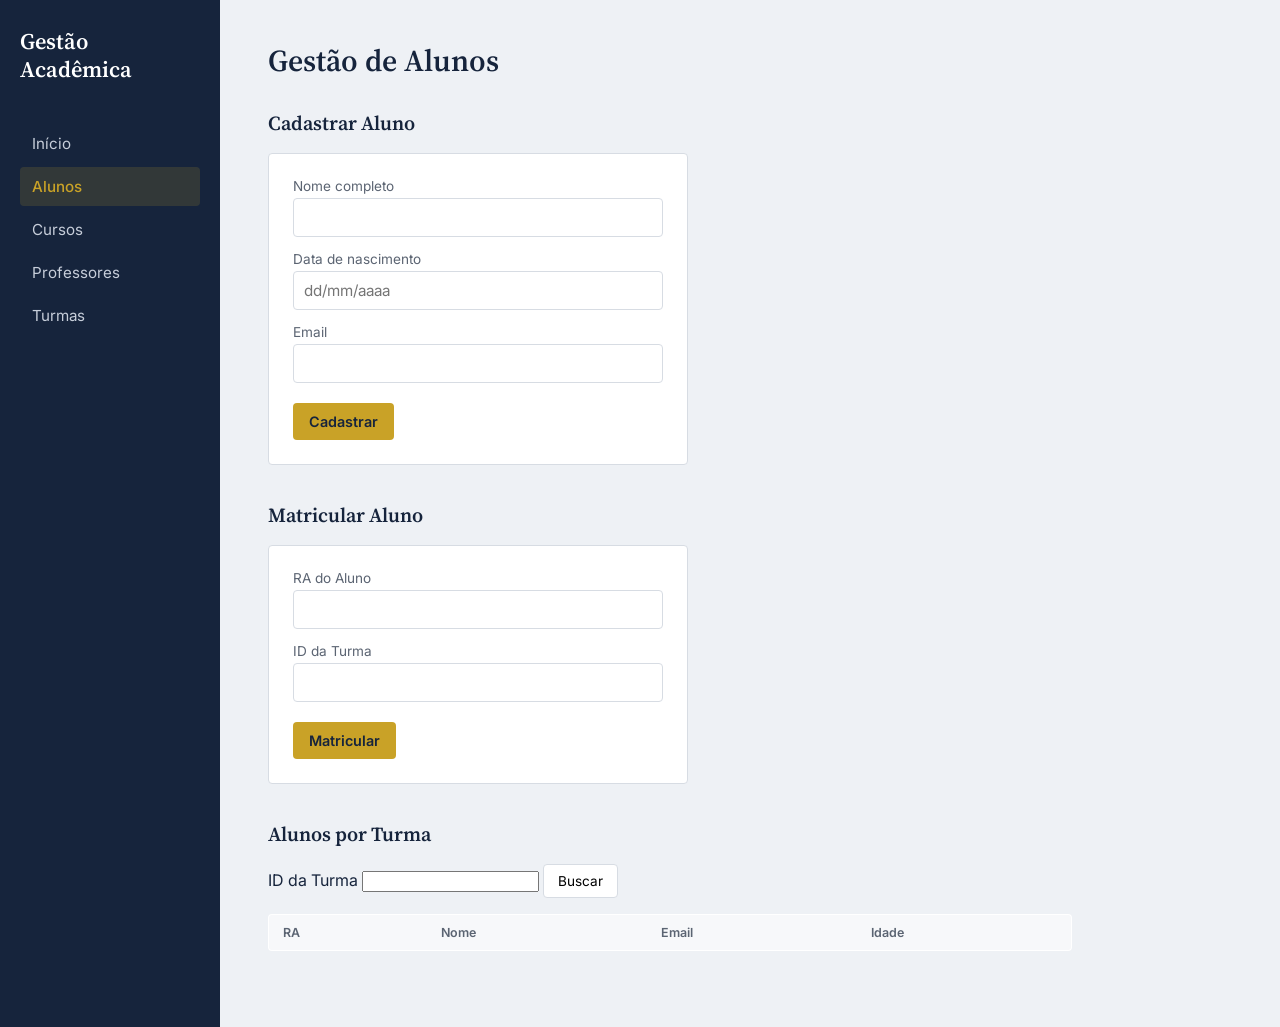
==== frontend/alunos.html @ 75cadd61 "feat: adiciona sessão Aluno" ====
<!DOCTYPE html>
<html lang="pt-br">

<head>
    <meta charset="UTF-8">
    <title>Alunos - Sistema de Gestão Acadêmica</title>
    <link rel="preconnect" href="https://fonts.googleapis.com">
    <link rel="preconnect" href="https://fonts.gstatic.com" crossorigin>
    <link
        href="https://fonts.googleapis.com/css2?family=Source+Serif+4:opsz,wght@8..60,500;8..60,600&family=Inter:wght@400;500;600&display=swap"
        rel="stylesheet">
    <link rel="stylesheet" href="css/style.css">
</head>

<body>
    <div class="app">
        <aside class="sidebar">
            <div class="brand">Gestão<br>Acadêmica</div>
            <nav>
                <a href="index.html">Início</a>
                <a href="alunos.html" class="active">Alunos</a>
                <a href="cursos.html">Cursos</a>
                <a href="professores.html">Professores</a>
                <a href="turmas.html">Turmas</a>
            </nav>
        </aside>

        <div class="content">
            <main>
                <h1>Gestão de Alunos</h1>

                <section>
                    <h2>Cadastrar Aluno</h2>
                    <form id="form-cadastro-aluno">
                        <label for="nome">Nome completo</label>
                        <input type="text" id="nome" name="nome" required>

                        <label for="dataNascimento">Data de nascimento</label>
                        <input type="text" id="dataNascimento" name="dataNascimento" placeholder="dd/mm/aaaa" required>

                        <label for="email">Email</label>
                        <input type="email" id="email" name="email" required>

                        <button type="submit">Cadastrar</button>
                    </form>

                    <div id="mensagem-cadastro"></div>
                </section>

                <section>
                    <h2>Matricular Aluno</h2>
                    <form id="form-matricula">
                        <label for="matriculaAlunoRa">RA do Aluno</label>
                        <input type="number" id="matriculaAlunoRa" name="alunoRa" required>

                        <label for="matriculaTurmaId">ID da Turma</label>
                        <input type="number" id="matriculaTurmaId" name="turmaId" required>

                        <button type="submit">Matricular</button>
                    </form>

                    <div id="mensagem-matricula"></div>
                </section>

                <section>
                    <h2>Alunos por Turma</h2>
                    <label for="turmaId">ID da Turma</label>
                    <input type="number" id="turmaId" name="turmaId">
                    <button id="btn-buscar-turma">Buscar</button>

                    <table id="tabela-alunos">
                        <thead>
                            <tr>
                                <th>RA</th>
                                <th>Nome</th>
                                <th>Email</th>
                                <th>Idade</th>
                            </tr>
                        </thead>
                        <tbody id="corpo-tabela-alunos"></tbody>
                    </table>

                    <div id="mensagem-listagem"></div>
                </section>
            </main>
        </div>
    </div>

    <script src="js/api.js"></script>
    <script src="js/alunos.js"></script>
</body>

</html>
---- frontend/css/style.css ----
:root {
    --azul-marinho: #16243C;
    --fundo: #EEF1F5;
    --superficie: #FFFFFF;
    --dourado: #C9A227;
    --dourado-escuro: #A6851C;
    --verde-ativo: #3F7D58;
    --terracota: #B4473E;
    --borda: #D7DCE3;
    --texto-secundario: #5B6472;

    --fonte-display: 'Source Serif 4', serif;
    --fonte-corpo: 'Inter', sans-serif;
}

* {
    box-sizing: border-box;
}

body {
    margin: 0;
    font-family: var(--fonte-corpo);
    background-color: var(--fundo);
    color: var(--azul-marinho);
}

.app {
    display: flex;
    min-height: 100vh;
}

/* Sidebar */

.sidebar {
    width: 220px;
    background-color: var(--azul-marinho);
    color: #FFFFFF;
    padding: 28px 20px;
    flex-shrink: 0;
}

.sidebar .brand {
    font-family: var(--fonte-display);
    font-size: 1.4rem;
    font-weight: 600;
    line-height: 1.25;
    margin-bottom: 40px;
}

.sidebar nav {
    display: flex;
    flex-direction: column;
    gap: 4px;
}

.sidebar nav a {
    color: #C7CEDA;
    text-decoration: none;
    padding: 10px 12px;
    border-radius: 4px;
    font-size: 0.95rem;
}

.sidebar nav a:hover {
    background-color: rgba(255, 255, 255, 0.08);
    color: #FFFFFF;
}

.sidebar nav a.active {
    background-color: rgba(201, 162, 39, 0.16);
    color: var(--dourado);
    font-weight: 500;
}

/* Conteúdo principal */

.content {
    flex: 1;
    padding: 40px 48px;
    max-width: 900px;
}

.content h1 {
    font-family: var(--fonte-display);
    font-size: 1.9rem;
    font-weight: 600;
    margin: 0 0 28px;
}

.content h2 {
    font-family: var(--fonte-display);
    font-size: 1.25rem;
    font-weight: 600;
    margin: 0 0 16px;
}

section {
    margin-bottom: 36px;
}

/* Cartões de formulário */

form {
    background-color: var(--superficie);
    border: 1px solid var(--borda);
    border-radius: 4px;
    padding: 24px;
    display: flex;
    flex-direction: column;
    max-width: 420px;
}

form label {
    font-size: 0.85rem;
    color: var(--texto-secundario);
    margin-top: 14px;
}

form label:first-child {
    margin-top: 0;
}

form input {
    padding: 9px 10px;
    border: 1px solid var(--borda);
    border-radius: 4px;
    font-family: var(--fonte-corpo);
    font-size: 0.95rem;
    margin-top: 4px;
}

form input:focus {
    outline: 2px solid var(--dourado);
    outline-offset: 1px;
    border-color: var(--dourado);
}

form button {
    margin-top: 20px;
    padding: 10px 16px;
    background-color: var(--dourado);
    color: var(--azul-marinho);
    border: none;
    border-radius: 4px;
    font-family: var(--fonte-corpo);
    font-weight: 600;
    font-size: 0.9rem;
    cursor: pointer;
    align-self: flex-start;
}

form button:hover {
    background-color: var(--dourado-escuro);
}

/* Botões de ação secundária (Ver Ativos / Ver Desativados) */

.acoes-listagem {
    margin-bottom: 16px;
}

button.secundario,
#btn-listar-ativos,
#btn-listar-desativados,
#btn-listar-ativas,
#btn-listar-desativadas,
#btn-buscar-turma {
    padding: 8px 14px;
    background-color: var(--superficie);
    border: 1px solid var(--borda);
    border-radius: 4px;
    font-family: var(--fonte-corpo);
    font-size: 0.85rem;
    cursor: pointer;
    margin-right: 8px;
}

button.secundario:hover,
#btn-listar-ativos:hover,
#btn-listar-desativados:hover,
#btn-listar-ativas:hover,
#btn-listar-desativadas:hover,
#btn-buscar-turma:hover {
    border-color: var(--azul-marinho);
}

/* Tabelas */

table {
    width: 100%;
    border-collapse: collapse;
    background-color: var(--superficie);
    border: 1px solid var(--borda);
    border-radius: 4px;
    overflow: hidden;
    margin-top: 16px;
}

th {
    text-align: left;
    font-size: 0.78rem;
    font-weight: 600;
    color: var(--texto-secundario);
    padding: 10px 14px;
    border-bottom: 1px solid var(--borda);
    background-color: #F7F8FA;
}

td {
    padding: 10px 14px;
    border-bottom: 1px solid var(--borda);
    font-size: 0.92rem;
}

tr:last-child td {
    border-bottom: none;
}

/* Botões de ação dentro da tabela */

.btn-ativar,
.btn-desativar {
    padding: 5px 12px;
    border: none;
    border-radius: 3px;
    font-family: var(--fonte-corpo);
    font-size: 0.82rem;
    cursor: pointer;
    color: #FFFFFF;
}

.btn-ativar {
    background-color: var(--verde-ativo);
}

.btn-ativar:hover {
    background-color: #35684A;
}

.btn-desativar {
    background-color: var(--terracota);
}

.btn-desativar:hover {
    background-color: #983B33;
}

/* Selo de status */

.status-pill {
    display: inline-block;
    padding: 3px 10px;
    border-radius: 999px;
    font-size: 0.78rem;
    font-weight: 500;
}

.status-pill.ativo {
    background-color: rgba(63, 125, 88, 0.14);
    color: var(--verde-ativo);
}

.status-pill.inativo {
    background-color: rgba(180, 71, 62, 0.12);
    color: var(--terracota);
}

/* Mensagens de feedback */

.sucesso {
    color: var(--verde-ativo);
    font-size: 0.88rem;
    margin-top: 12px;
}

.erro {
    color: var(--terracota);
    font-size: 0.88rem;
    margin-top: 12px;
}

/* Cards do dashboard (index.html) */

.cards-menu {
    display: grid;
    grid-template-columns: repeat(2, 1fr);
    gap: 16px;
    margin-top: 24px;
}

.card {
    display: block;
    background-color: var(--superficie);
    border: 1px solid var(--borda);
    border-radius: 4px;
    padding: 20px;
    text-decoration: none;
    color: inherit;
}

.card:hover {
    border-color: var(--dourado);
}

.card h2 {
    margin: 0 0 6px;
    font-size: 1.1rem;
}

.card p {
    margin: 0;
    color: var(--texto-secundario);
    font-size: 0.9rem;
}
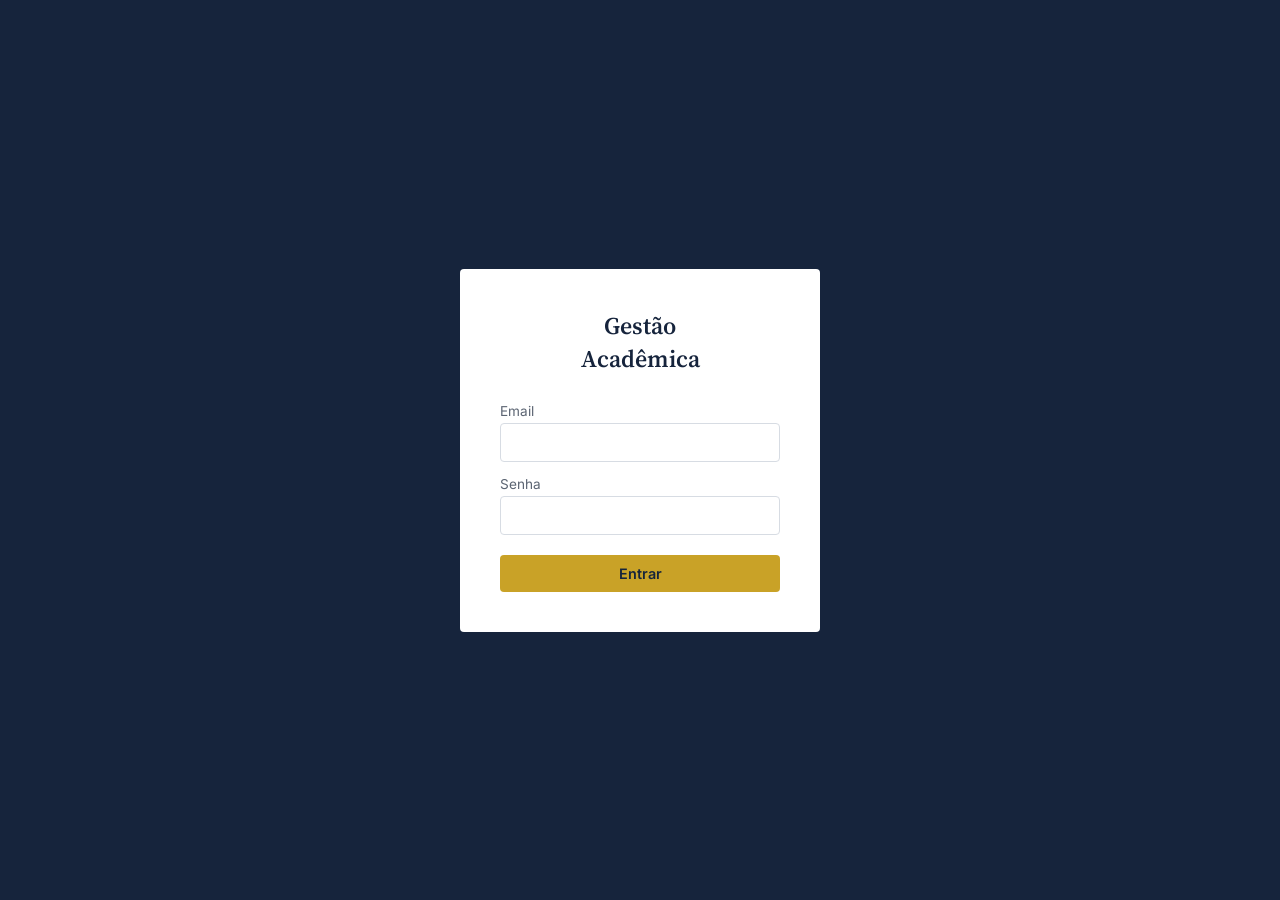
==== commit bfdc7b71: "feat: adiciona proteção de rota com auth-guard.js" ====
--- a/frontend/alunos.html
+++ b/frontend/alunos.html
@@ -13,6 +13,7 @@
 </head>
 
 <body>
+    <script src="js/auth-guard.js"></script>
     <div class="app">
         <aside class="sidebar">
             <div class="brand">Gestão<br>Acadêmica</div>
--- a/frontend/css/style.css
+++ b/frontend/css/style.css
@@ -29,8 +29,6 @@
     min-height: 100vh;
 }
 
-/* Sidebar */
-
 .sidebar {
     width: 220px;
     background-color: var(--azul-marinho);
@@ -72,8 +70,6 @@
     font-weight: 500;
 }
 
-/* Conteúdo principal */
-
 .content {
     flex: 1;
     padding: 40px 48px;
@@ -97,8 +93,6 @@
 section {
     margin-bottom: 36px;
 }
-
-/* Cartões de formulário */
 
 form {
     background-color: var(--superficie);
@@ -184,8 +178,6 @@
     border-color: var(--azul-marinho);
 }
 
-/* Tabelas */
-
 table {
     width: 100%;
     border-collapse: collapse;
@@ -215,8 +207,6 @@
 tr:last-child td {
     border-bottom: none;
 }
-
-/* Botões de ação dentro da tabela */
 
 .btn-ativar,
 .btn-desativar {
@@ -244,8 +234,6 @@
 .btn-desativar:hover {
     background-color: #983B33;
 }
-
-/* Selo de status */
 
 .status-pill {
     display: inline-block;
@@ -265,8 +253,6 @@
     color: var(--terracota);
 }
 
-/* Mensagens de feedback */
-
 .sucesso {
     color: var(--verde-ativo);
     font-size: 0.88rem;
@@ -278,8 +264,6 @@
     font-size: 0.88rem;
     margin-top: 12px;
 }
-
-/* Cards do dashboard (index.html) */
 
 .cards-menu {
     display: grid;
@@ -311,4 +295,41 @@
     margin: 0;
     color: var(--texto-secundario);
     font-size: 0.9rem;
+}
+
+.pagina-login {
+    display: flex;
+    align-items: center;
+    justify-content: center;
+    min-height: 100vh;
+    background-color: var(--azul-marinho);
+}
+
+.login-container {
+    background-color: var(--superficie);
+    padding: 40px;
+    border-radius: 4px;
+    width: 100%;
+    max-width: 360px;
+}
+
+.login-brand {
+    font-family: var(--fonte-display);
+    font-size: 1.5rem;
+    font-weight: 600;
+    text-align: center;
+    margin-bottom: 28px;
+    color: var(--azul-marinho);
+}
+
+.login-container form {
+    border: none;
+    padding: 0;
+    max-width: none;
+}
+
+.login-container button {
+    width: 100%;
+    align-self: stretch;
+    text-align: center;
 }
